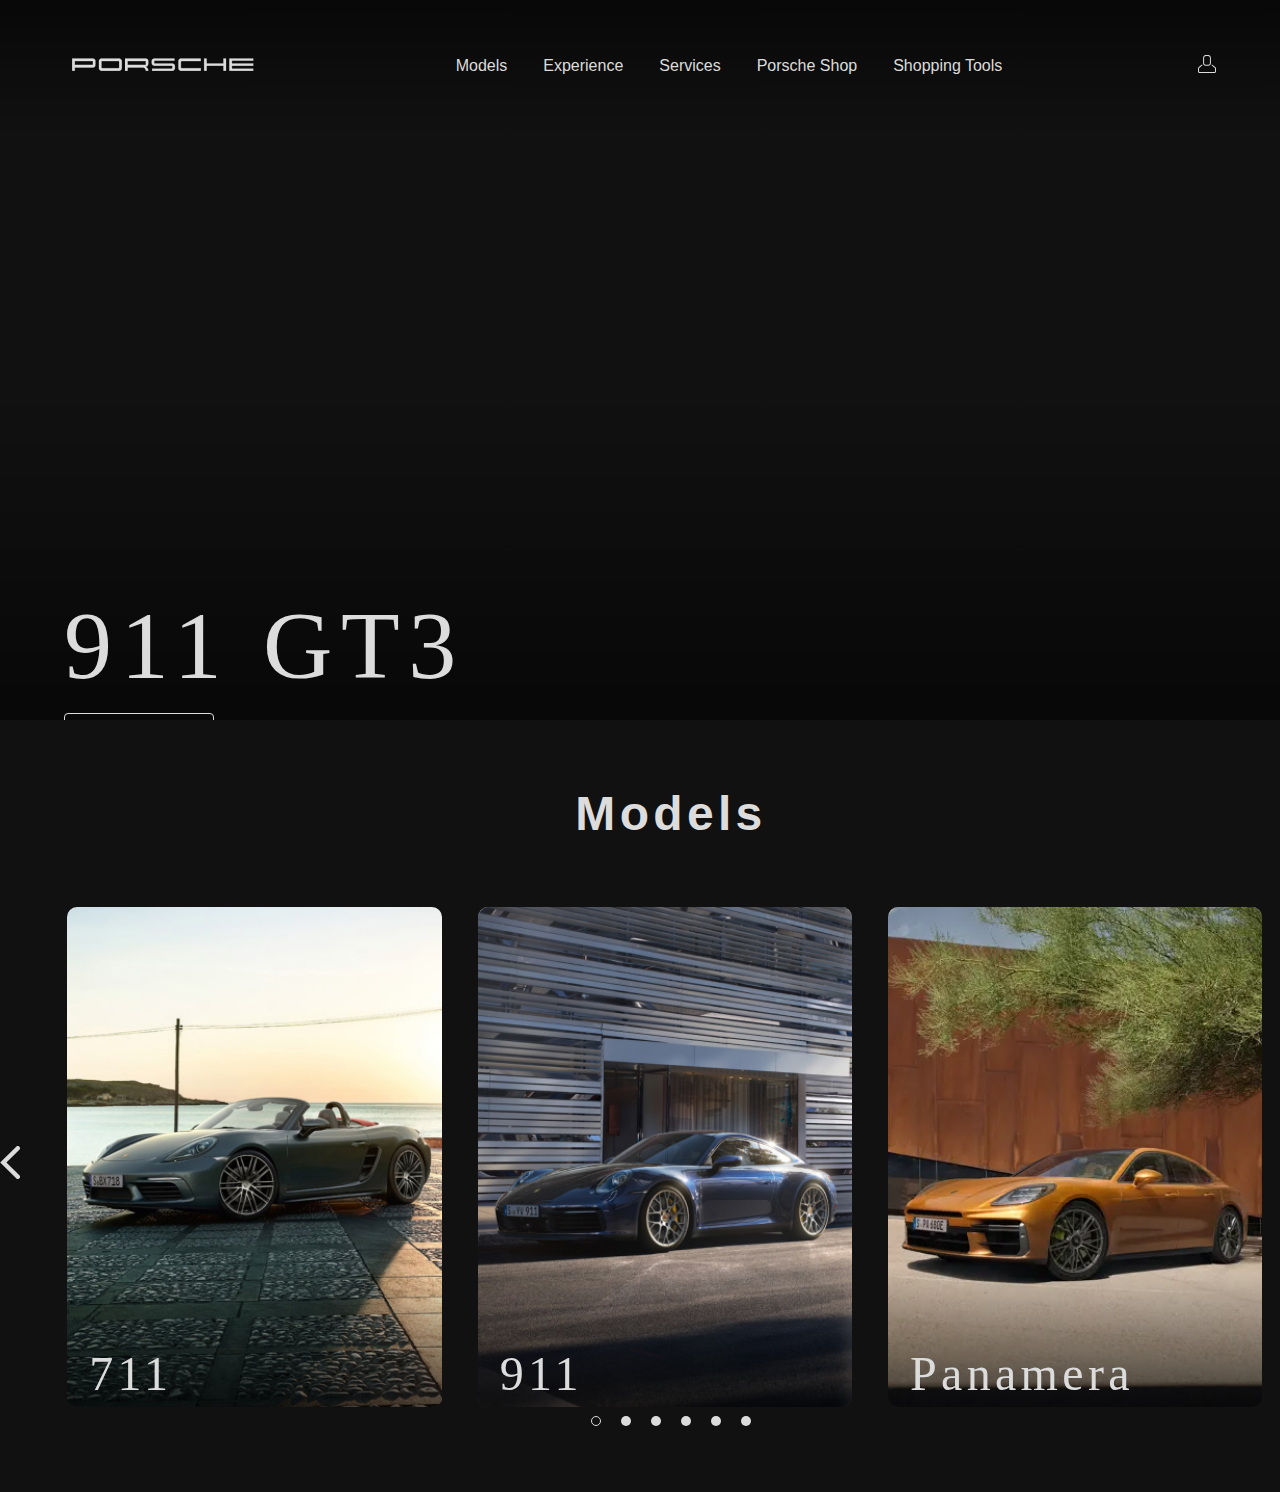
==== project/index.html @ 37c344fa "Add files via upload" ====
<!DOCTYPE html>
<html lang="en">
<head>
    <meta charset="UTF-8">
    <title>Java Script</title>
    <link rel="stylesheet" href="css/bundle.css">
</head>
<body>
<div class="wrapper">

    <div class="main">
        <div class="video">
            <video class="video__media" src="images/video.mp4" autoplay muted loop></video>
        </div>
        <div class="main_content">
            <div class="header">
                <div class="container">
                    <div class="inner_header">
                        <div class="inner_header_top">
                            <a href="index.html">
                                <img src="images/image-logo.png" alt="porsche">
                            </a>
                            <ul class="inner_header_menu">
                                <li class="menu_link">
                                    <a href="">Models</a>
                                </li>
                                <li class="menu_link">
                                    <a href="">Experience</a>
                                </li>
                                <li class="menu_link">
                                    <a href="">Services</a>
                                </li>
                                <li class="menu_link">
                                    <a href="">Porsche Shop</a>
                                </li>
                                <li class="menu_link">
                                    <a href="">Shopping Tools</a>
                                </li>
                            </ul>
                            <a href=""><img src="images/icon-user.svg" alt="user"></a>
                        </div>
                    </div>
                </div>
            </div>
            <div class="text">
                <div class="container">
                    <a class="text_big" href="">911 GT3</a>
                    <a class="text_button" href="">Discover more</a>
                </div>
            </div>
        </div>
<!--        <div class="video">-->
<!--            <video autoplay muted loop id="myVideo">-->
<!--                <source src="images/video.mp4" type="video/mp4">-->
<!--            </video>-->
<!--        </div>-->
<!--        <div class="container">-->
<!--            <div class="main-inner">-->
<!--                <div class="text">-->
<!--                    <a class="text_big" href="">911 GT3</a>-->
<!--                    <a class="text_button" href="">Discover more</a>-->
<!--                </div>-->
<!--            </div>-->
<!--        </div>-->
<!--        <div class="gradient"></div>-->
    </div>
    <div class="models">
        <div class="container">
            <h2>Models</h2>
            <div class="slider">
                <a class="slider_element slider_element_1"href="">
                    <div>
                        <p>711</p>
                    </div>
                </a>
                <a class="slider_element slider_element_2"href="">
                    <div>
                        <p>911</p>
                    </div>
                </a>
                <a class="slider_element slider_element_3"href="">
                    <div>
                        <p>Panamera</p>
                    </div>
                </a>
                <a class="slider_element slider_element_4"href="">
                    <div>
                        <p>Cayenne</p>
                    </div>
                </a>
                <a class="slider_element slider_element_5"href="">
                    <div>
                        <p>Taycan</p>
                    </div>
                </a>
                <a class="slider_element slider_element_6"href="">
                    <div>
                        <p>Macan</p>
                    </div>
                </a>
            </div>
        </div>
    </div>

<!--    <div class="main_block">-->
<!--        <div class="container">-->
<!--            <div class="inner_main">-->
<!--                <h1><strong id="js-color">JavaScript</strong> - на самом деле очень легко и просто!</h1>-->
<!--                <div class="colors-buttons">-->
<!--                    <button class="btn btn-color"></button>-->
<!--                    <button class="btn btn-color"></button>-->
<!--                    <button class="btn btn-color"></button>-->
<!--                    <button class="btn btn-color"></button>-->
<!--                </div>-->
<!--            </div>-->
<!--        </div>-->
<!--    </div>-->
<!--    <div class="slider_block">-->
<!--        <div class="container">-->
<!--            <div class="inner_slider">-->
<!--                <div class="slider">-->
<!--                    <button class="btn-slide" id="prev">&lt;prev</button>-->
<!--                    <div class="slide active_slide">-->
<!--                        <div class="slide_card">-->
<!--                            <h3>regular expression</h3>-->
<!--                            <p>Простыми словами, регулярное выражение - это набор символов, который задает определенные правила для поиска и сопоставления текста. Вы можете использовать регулярные выражения, чтобы найти определенные строки в тексте, заменить части строки на другие значения или извлечь нужную информацию из текста.</p>-->
<!--                            <a href="https://developer.mozilla.org/ru/docs/Web/JavaScript/Guide/Regular_expressions" target="_blank">узнать подробнее</a>-->
<!--                        </div>-->
<!--                    </div>-->
<!--                    <div class="slide">-->
<!--                        <div class="slide_card">-->
<!--                            <h3>recursion</h3>-->
<!--                            <p>Простыми словами, рекурсия - это, когда функция делает повторяющиеся вызовы самой себя для решения задачи, пока не достигнет определенного условия выхода из рекурсии.</p>-->
<!--                            <a href="https://learn.javascript.ru/recursion" target="_blank">узнать подробнее</a>-->
<!--                        </div>-->
<!--                    </div>-->
<!--                    <div class="slide">-->
<!--                        <div class="slide_card">-->
<!--                            <h3>json</h3>-->
<!--                            <p>Простыми словами, JSON - это способ представления данных в виде текста, чтобы они могли быть легко поняты и использованы различными программами. Он использует простые правила для описания объектов и массивов, а также для представления простых типов данных, таких как строки, числа, логические значения и т.д.</p>-->
<!--                            <a href="https://developer.mozilla.org/ru/docs/Learn/JavaScript/Objects/JSON" target="_blank">узнать подробнее</a>-->
<!--                        </div>-->
<!--                    </div>-->
<!--                    <div class="slide">-->
<!--                        <div class="slide_card">-->
<!--                            <h3>event loop</h3>-->
<!--                            <p>Простыми словами, event loop похож на дежурного, который непрерывно проверяет, произошло ли какое-либо событие, и реагирует на него, когда оно происходит. Он имеет список задач, которые нужно выполнить, и он перебирает этот список событий одно за другим, обрабатывая каждое событие, когда оно наступает.</p>-->
<!--                            <a href="https://highload.today/kak-ustroen-event-loop-v-javascript-parallelnaya-model-i-tsikl-sobytij/" target="_blank">узнать подробнее</a>-->
<!--                        </div>-->
<!--                    </div>-->
<!--                    <button class="btn-slide" id="next">next&gt;</button>-->
<!--                </div>-->
<!--            </div>-->
<!--        </div>-->
<!--    </div>-->

<!--    <div class="botlle">-->
<!--        <div class="container">-->
<!--            <div class="bottle_inner">-->
<!--                <a href="pages/monster.html">-->
<!--                    <div class="bowl">-->
<!--                        <div class="shadow"></div>-->
<!--                        <div class="liquid"></div>-->

<!--                    </div>-->
<!--                </a>-->
<!--            </div>-->
<!--        </div>-->
<!--    </div>-->

<!--    <div class="block_video">-->
<!--        <div class="container">-->
<!--            <h3>Полезный ролик про Event Loop</h3>-->
<!--            <div class="inner_block_video">-->
<!--                <iframe width="80%" height="450" src="https://www.youtube.com/embed/zDlg64fsQow" title="YouTube video player" frameborder="2" allow="autoplay; clipboard-write; encrypted-media; gyroscope; picture-in-picture; web-share" allowfullscreen></iframe>-->
<!--            </div>-->
<!--        </div>-->
<!--    </div>-->

<!--    <div class="footer">-->
<!--        <div class="container">-->
<!--            <a href="https://www.instagram.com/nurdinbuy/" target="_blank">-->
<!--                <div class="inner_footer">-->
<!--                    <h2>Made by NurDinBuy</h2>-->
<!--                </div>-->
<!--            </a>-->
<!--        </div>-->
<!--    </div>-->
<!--</div>-->

<!--<div class="modal">-->
<!--    <div class="modal_dialog">-->
<!--        <div class="modal_content">-->
<!--            <form action="#">-->
<!--                <div class="modal_close">&times;</div>-->
<!--                <div class="modal_title">Мы свяжемся с вами как можно быстрее!</div>-->
<!--                <input-->
<!--                    required-->
<!--                    placeholder="Ваше имя"-->
<!--                    name="name"-->
<!--                    type="text"-->
<!--                    class="modal_input"-->
<!--                >-->
<!--                <input-->
<!--                    required-->
<!--                    placeholder="Ваш номер телефона"-->
<!--                    name="phone"-->
<!--                    type="text"-->
<!--                    class="modal_input"-->
<!--                >-->
<!--                <button class="btn btn_dark btn_min">Перезвонить мне</button>-->
<!--            </form>-->
<!--        </div>-->
<!--    </div>-->
<!--</div>-->

</body>
<script src="https://code.jquery.com/jquery-3.7.1.min.js"></script>
<script src="js/script.js"></script>
<script src="js/slick.min.js"></script>
</html>
---- project/css/bundle.css ----
* {
  margin: 0;
  padding: 0;
  -webkit-box-sizing: border-box;
          box-sizing: border-box;
  color: #DCDCDC;
}

ul {
  list-style: none;
}

a {
  text-decoration: none;
}

html {
  font-family: "Nanum Gothic", sans-serif;
}

body {
  background-color: #111;
}

.container {
  width: 1152px;
  margin: 0 auto;
}

video {
  width: 100%;
  height: auto;
  position: absolute;
  top: 0;
  left: 0;
  pointer-events: none;
}

h2 {
  font-size: 48px;
  letter-spacing: 4.32px;
}

.wrapper {
  position: relative;
}

.main {
  max-height: 100vh;
  overflow: hidden;
  position: relative;
  background-size: cover;
}
.main_content {
  display: -webkit-box;
  display: -ms-flexbox;
  display: flex;
  -webkit-box-pack: center;
      -ms-flex-pack: center;
          justify-content: center;
  width: 100%;
  position: absolute;
  top: 0;
  left: 0;
  z-index: 3;
}
.main_content .header {
  position: absolute;
  width: 100%;
}
.main_content .header .inner_header_top {
  display: -webkit-box;
  display: -ms-flexbox;
  display: flex;
  -webkit-box-pack: justify;
      -ms-flex-pack: justify;
          justify-content: space-between;
  -webkit-box-align: center;
      -ms-flex-align: center;
          align-items: center;
  padding: 52px 0;
}
.main_content .header .inner_header_menu {
  display: -webkit-box;
  display: -ms-flexbox;
  display: flex;
  gap: 36px;
  color: var(--main-color);
  justify-items: center;
  -webkit-box-align: center;
      -ms-flex-align: center;
          align-items: center;
}
.main_content .text {
  top: 65.5vh;
  left: 0;
  width: 100%;
  position: absolute;
}
.main_content .text .container {
  display: -webkit-box;
  display: -ms-flexbox;
  display: flex;
  -webkit-box-pack: justify;
      -ms-flex-pack: justify;
          justify-content: space-between;
  -webkit-box-orient: vertical;
  -webkit-box-direction: normal;
      -ms-flex-direction: column;
          flex-direction: column;
  gap: 12px;
}
.main_content .text_big {
  font-family: Concielian Classic;
  font-size: 96px;
  font-weight: 400;
  letter-spacing: 8.64px;
}
.main_content .text_button {
  width: 150px;
  height: 50px;
  border-radius: 4px;
  border: 1px solid #DCDCDC;
  padding: 16px 21px;
}
.main_title {
  margin: 0;
  font-size: 45px;
  color: #fff;
  text-align: center;
}
.main .video {
  position: relative;
  z-index: 1;
  padding-bottom: 56.25%;
}

.main:after {
  content: "";
  display: block;
  width: 100%;
  height: 100%;
  background: -webkit-gradient(linear, left bottom, left top, from(rgba(0, 0, 0, 0.56)), color-stop(46%, rgba(0, 0, 0, 0)), color-stop(81%, rgba(0, 0, 0, 0)), to(rgba(0, 0, 0, 0.56)));
  background: linear-gradient(0deg, rgba(0, 0, 0, 0.56) 0%, rgba(0, 0, 0, 0) 46%, rgba(0, 0, 0, 0) 81%, rgba(0, 0, 0, 0.56) 100%);
  position: absolute;
  top: 0;
  left: 0;
  z-index: 2;
}

.models {
  margin: 66px 0;
  text-align: center;
}
.models .container {
  width: 1342px;
}

.slider {
  margin-top: 66px;
  gap: 36px;
  position: relative;
  padding: 0 60px;
}
.slider .slick-arrow {
  position: absolute;
  top: 50%;
  margin: -20.5px 0px 0px 0px;
  z-index: 10;
  font-size: 0;
  width: 20px;
  height: 41px;
  border: 0;
  cursor: pointer;
}
.slider .slick-prev {
  left: 0;
  background: url("../images/icon-right.svg") 0 0/100% no-repeat;
}
.slider .slick-arrow.slick-next {
  right: 0;
  background: url("../images/icon-left.svg") 0 0/100% no-repeat;
}
.slider .slick-arrow.slick-disabled {
  opacity: 0.2;
}
.slider .slick-dots {
  display: -webkit-box;
  display: -ms-flexbox;
  display: flex;
  -webkit-box-align: center;
      -ms-flex-align: center;
          align-items: center;
  -webkit-box-pack: center;
      -ms-flex-pack: center;
          justify-content: center;
}
.slider .slick-dots li {
  list-style: none;
  margin: 0 10px;
}
.slider .slick-dots button {
  font-size: 0;
  width: 10px;
  height: 10px;
  background-color: #DCDCDC;
  border-radius: 50%;
  border: 0;
}
.slider .slick-dots li.slick-active button {
  background-color: transparent;
  border: 1px solid #DCDCDC;
}
.slider__item {
  padding: 0 15px;
}
.slider__item img {
  max-width: 100%;
}
.slider_element {
  width: 360px;
  height: 500px;
  border-radius: 10px;
  background-repeat: no-repeat;
  background-position: top center;
  background-size: cover;
  position: relative;
}
.slider_element div {
  width: 100%;
  height: 140px;
  background: -webkit-gradient(linear, left bottom, left top, color-stop(-42.5%, #000), to(rgba(0, 0, 0, 0)));
  background: linear-gradient(0deg, #000 -42.5%, rgba(0, 0, 0, 0) 100%);
  position: absolute;
  bottom: 0;
  border-radius: 0 0 10px 10px;
}
.slider_element div p {
  font-family: Concielian Classic;
  font-size: 48px;
  letter-spacing: 4.32px;
  position: absolute;
  left: 22px;
  bottom: 6px;
}
.slider_element_1 {
  background-image: url("../images/image-718.webp");
}
.slider_element_2 {
  background-image: url("../images/image-911.webp");
}
.slider_element_3 {
  background-image: url("../images/image-panamera.webp");
}
.slider_element_4 {
  background-image: url("../images/image-cayenne.webp");
}
.slider_element_5 {
  background-image: url("../images/image-taycan.webp");
}
.slider_element_6 {
  background-image: url("../images/image-macan.webp");
}

.slick-list {
  overflow: hidden;
}
.slick-slider {
  min-width: 0;
}
.slick-track {
  display: -webkit-box;
  display: -ms-flexbox;
  display: flex;
  gap: 36px;
  -webkit-box-align: start;
      -ms-flex-align: start;
          align-items: flex-start;
}
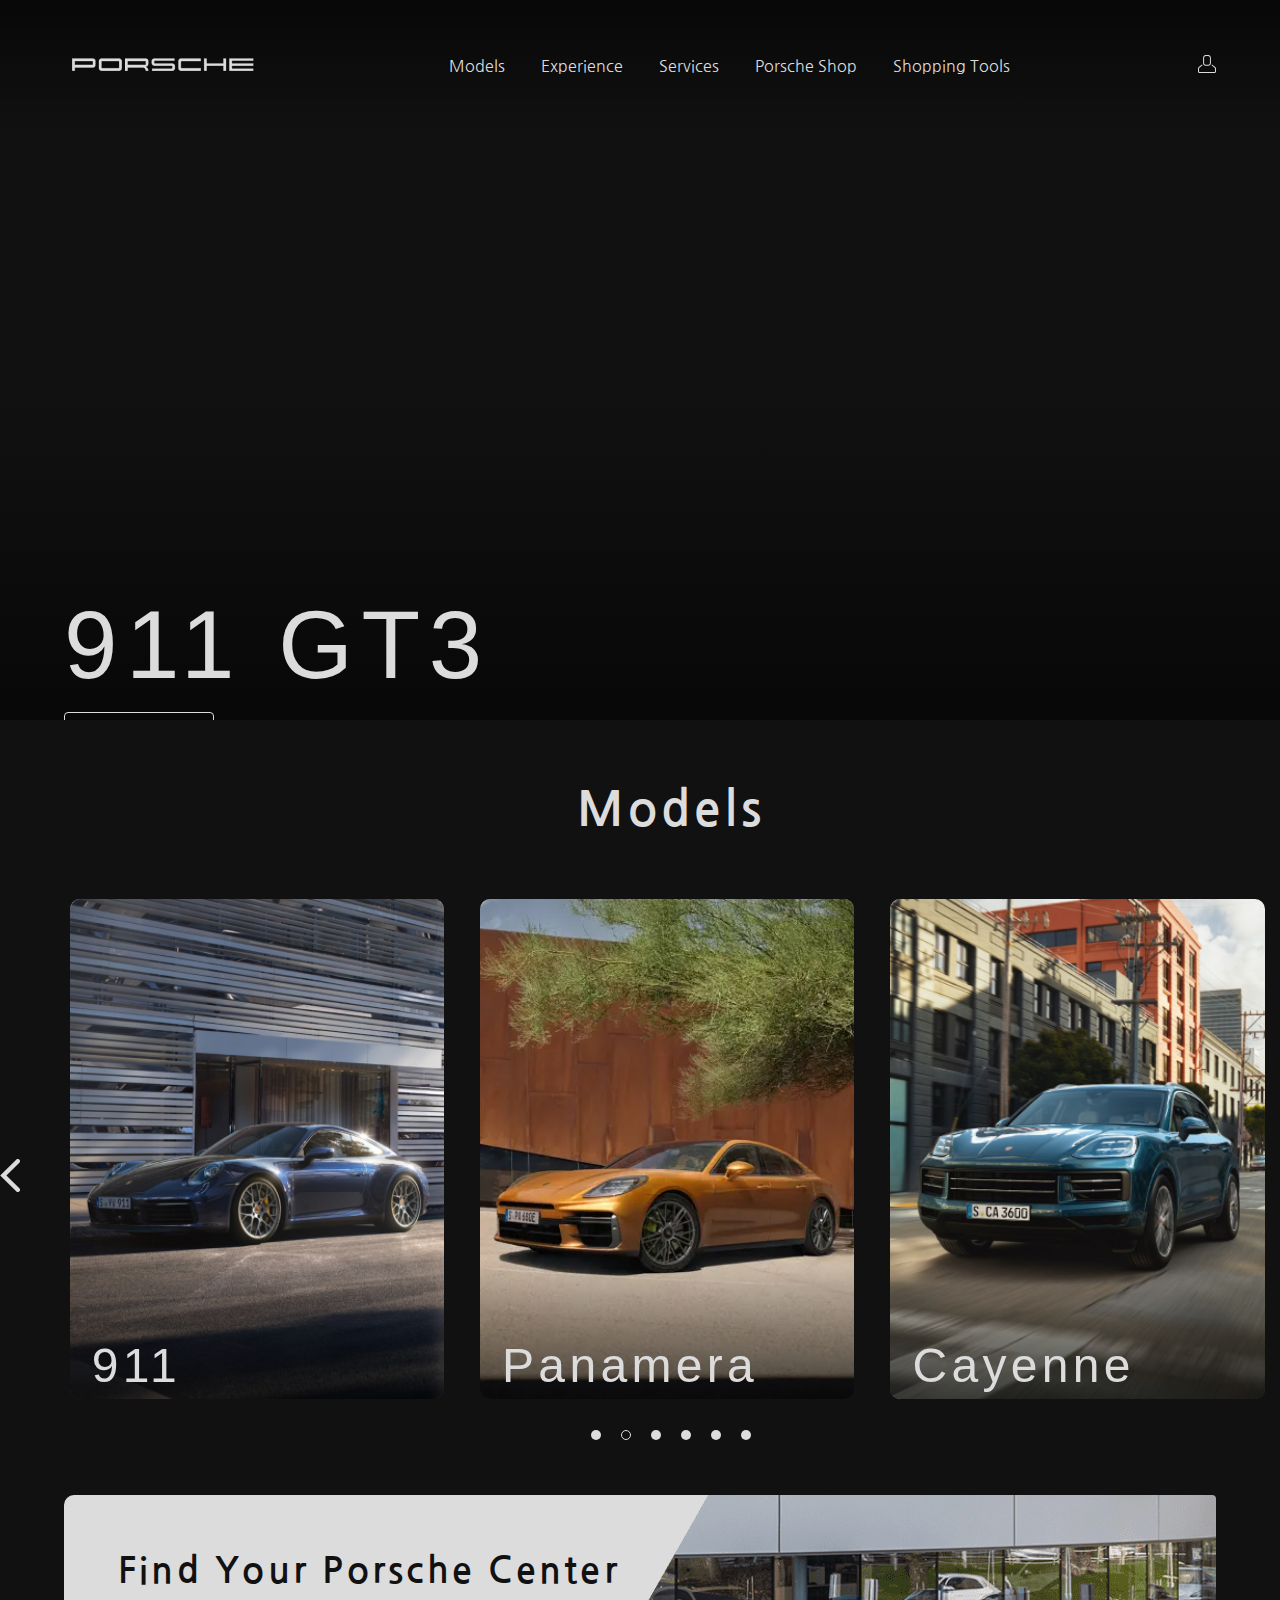
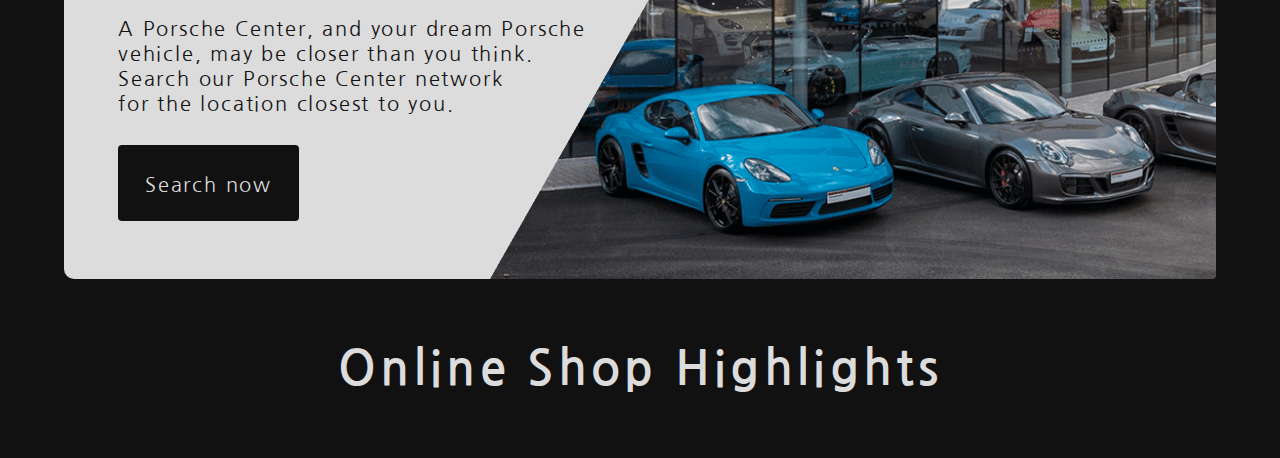
==== commit 563ec108: "new" ====
--- a/project/index.html
+++ b/project/index.html
@@ -44,7 +44,7 @@
             </div>
             <div class="text">
                 <div class="container">
-                    <a class="text_big" href="">911 GT3</a>
+                    <a class="text_big concielian" href="">911 GT3</a>
                     <a class="text_button" href="">Discover more</a>
                 </div>
             </div>
@@ -70,38 +70,52 @@
             <div class="slider">
                 <a class="slider_element slider_element_1"href="">
                     <div>
-                        <p>711</p>
+                        <p class="concielian">711</p>
                     </div>
                 </a>
                 <a class="slider_element slider_element_2"href="">
                     <div>
-                        <p>911</p>
+                        <p class="concielian">911</p>
                     </div>
                 </a>
                 <a class="slider_element slider_element_3"href="">
                     <div>
-                        <p>Panamera</p>
+                        <p class="concielian">Panamera</p>
                     </div>
                 </a>
                 <a class="slider_element slider_element_4"href="">
                     <div>
-                        <p>Cayenne</p>
+                        <p class="concielian">Cayenne</p>
                     </div>
                 </a>
                 <a class="slider_element slider_element_5"href="">
                     <div>
-                        <p>Taycan</p>
+                        <p class="concielian">Taycan</p>
                     </div>
                 </a>
                 <a class="slider_element slider_element_6"href="">
                     <div>
-                        <p>Macan</p>
-                    </div>
-                </a>
-            </div>
-        </div>
-    </div>
-
+                        <p class="concielian">Macan</p>
+                    </div>
+                </a>
+            </div>
+        </div>
+    </div>
+    <div class="center">
+        <div class="container">
+            <div class="center_inner">
+                <h3>Find Your Porsche Center</h3>
+                <p>A Porsche Center, and your dream Porsche vehicle, may be closer than you think. Search our Porsche Center network <br>for the location closest to you.</p>
+                <a href="">Search now</a>
+                <div class="image"></div>
+            </div>
+        </div>
+    </div>
+    <div class="shop">
+        <div class="container">
+            <h2>Online Shop Highlights</h2>
+        </div>
+    </div>
 <!--    <div class="main_block">-->
 <!--        <div class="container">-->
 <!--            <div class="inner_main">-->
--- a/project/css/bundle.css
+++ b/project/css/bundle.css
@@ -1,3 +1,5 @@
+@import url("https://fonts.googleapis.com/css2?family=Nanum+Gothic:wght@400;700&display=swap");
+@import url("https://db.onlinewebfonts.com/c/83508f7a7fa801f818ae819a1b981635?family=Concielian+Classic+Condensed");
 * {
   margin: 0;
   padding: 0;
@@ -39,6 +41,10 @@
 h2 {
   font-size: 48px;
   letter-spacing: 4.32px;
+}
+
+.concielian {
+  font-family: "Concielian Classic", sans-serif;
 }
 
 .wrapper {
@@ -111,7 +117,6 @@
   gap: 12px;
 }
 .main_content .text_big {
-  font-family: Concielian Classic;
   font-size: 96px;
   font-weight: 400;
   letter-spacing: 8.64px;
@@ -149,7 +154,7 @@
 }
 
 .models {
-  margin: 66px 0;
+  margin: 66px 0 36px;
   text-align: center;
 }
 .models .container {
@@ -185,6 +190,7 @@
   opacity: 0.2;
 }
 .slider .slick-dots {
+  height: 60px;
   display: -webkit-box;
   display: -ms-flexbox;
   display: flex;
@@ -236,7 +242,6 @@
   border-radius: 0 0 10px 10px;
 }
 .slider_element div p {
-  font-family: Concielian Classic;
   font-size: 48px;
   letter-spacing: 4.32px;
   position: absolute;
@@ -276,4 +281,65 @@
   -webkit-box-align: start;
       -ms-flex-align: start;
           align-items: flex-start;
+}
+
+.center {
+  color: #111111;
+}
+.center_inner {
+  width: 100%;
+  height: 384px;
+  background-color: #DCDCDC;
+  border-radius: 10px;
+  padding: 58px 54px;
+  display: -webkit-box;
+  display: -ms-flexbox;
+  display: flex;
+  -webkit-box-orient: vertical;
+  -webkit-box-direction: normal;
+      -ms-flex-direction: column;
+          flex-direction: column;
+  -webkit-box-pack: justify;
+      -ms-flex-pack: justify;
+          justify-content: space-between;
+  position: relative;
+}
+.center_inner p {
+  width: 473px;
+  color: #111111;
+  font-size: 20px;
+  letter-spacing: 1.8px;
+}
+.center_inner h3 {
+  font-size: 36px;
+  color: #111111;
+  letter-spacing: 3.24px;
+}
+.center_inner a {
+  width: 181px;
+  height: 76px;
+  border-radius: 4px;
+  background: #111;
+  padding: 28px 27px;
+  font-size: 20px;
+  letter-spacing: 1.8px;
+}
+.center_inner div {
+  width: 726px;
+  height: 384px;
+  position: absolute;
+  right: 0;
+  top: 0;
+  background-image: url("../images/image-center.png");
+  background-repeat: no-repeat;
+  background-position: top center;
+  background-size: cover;
+  border-radius: 0 4px 4px 0;
+}
+
+.shop {
+  text-align: center;
+}
+.shop h2 {
+  margin: 66px 0;
 }